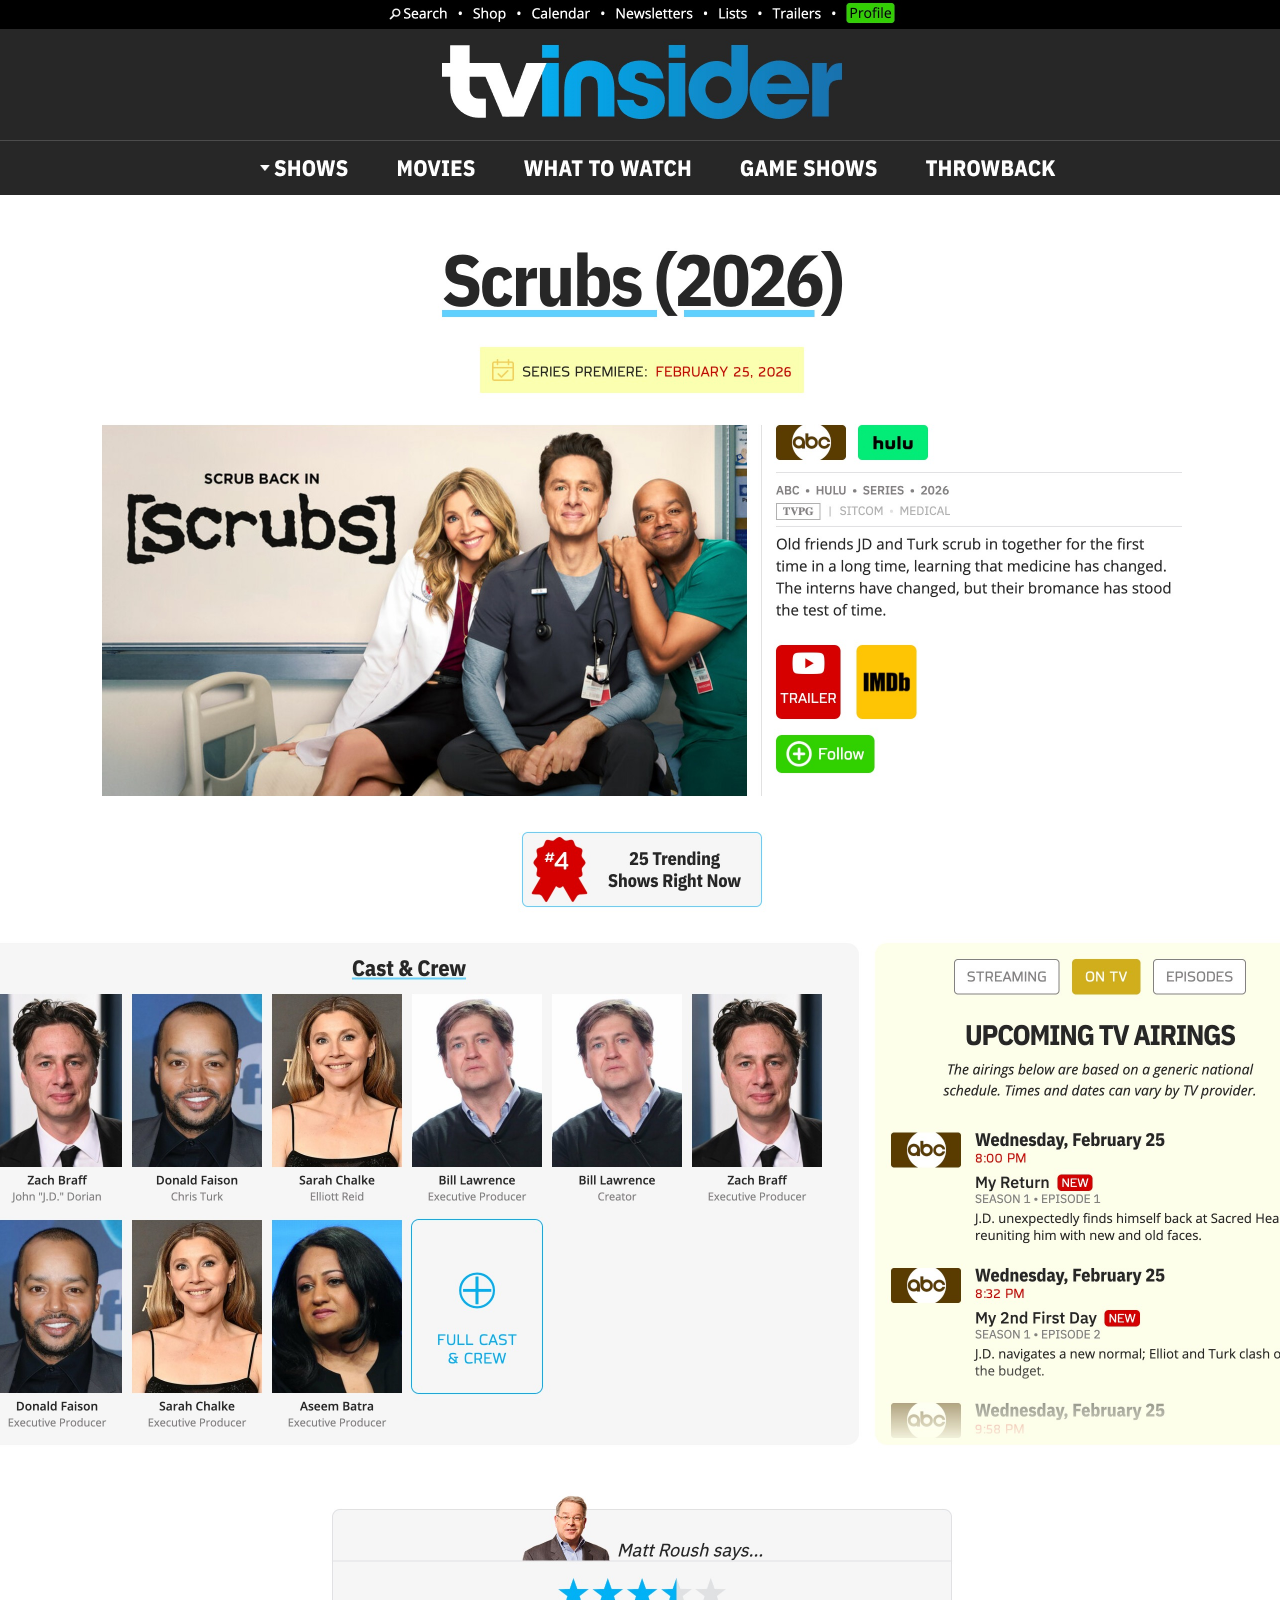
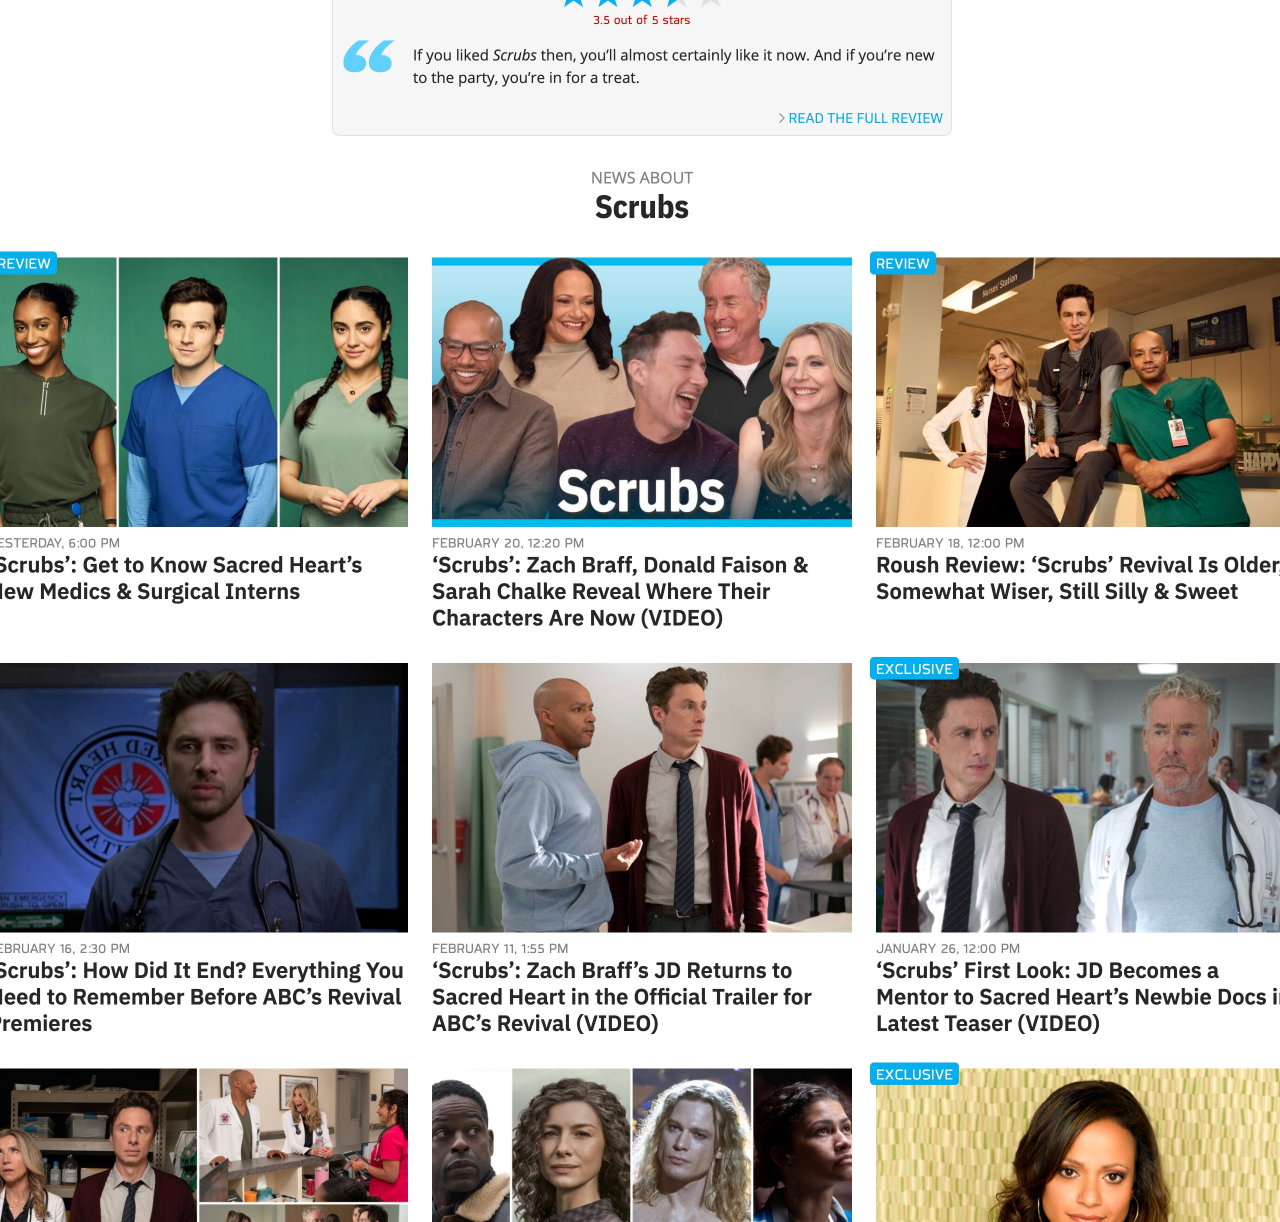
==== clients/tvinsider/show-page/index.html @ edbe1864 "Add TV Insider show page prototype with Scrubs image Co-Authored-By: Claude Opus 4.6 <noreply@anthro" ====
<!DOCTYPE html>
<html lang="en">
<head>
    <meta charset="UTF-8">
    <meta name="viewport" content="width=device-width, initial-scale=1.0">
    <title>Show Page</title>
    <style>
        body {
            margin: 0;
            display: flex;
            justify-content: center;
            align-items: center;
            min-height: 100vh;
            background: #f0f0f0;
        }
        img {
            width: 1445px;
            height: 2822px;
        }
    </style>
</head>
<body>
    <img src="scrubs-show-page.jpg" alt="Scrubs Show Page">
</body>
</html>
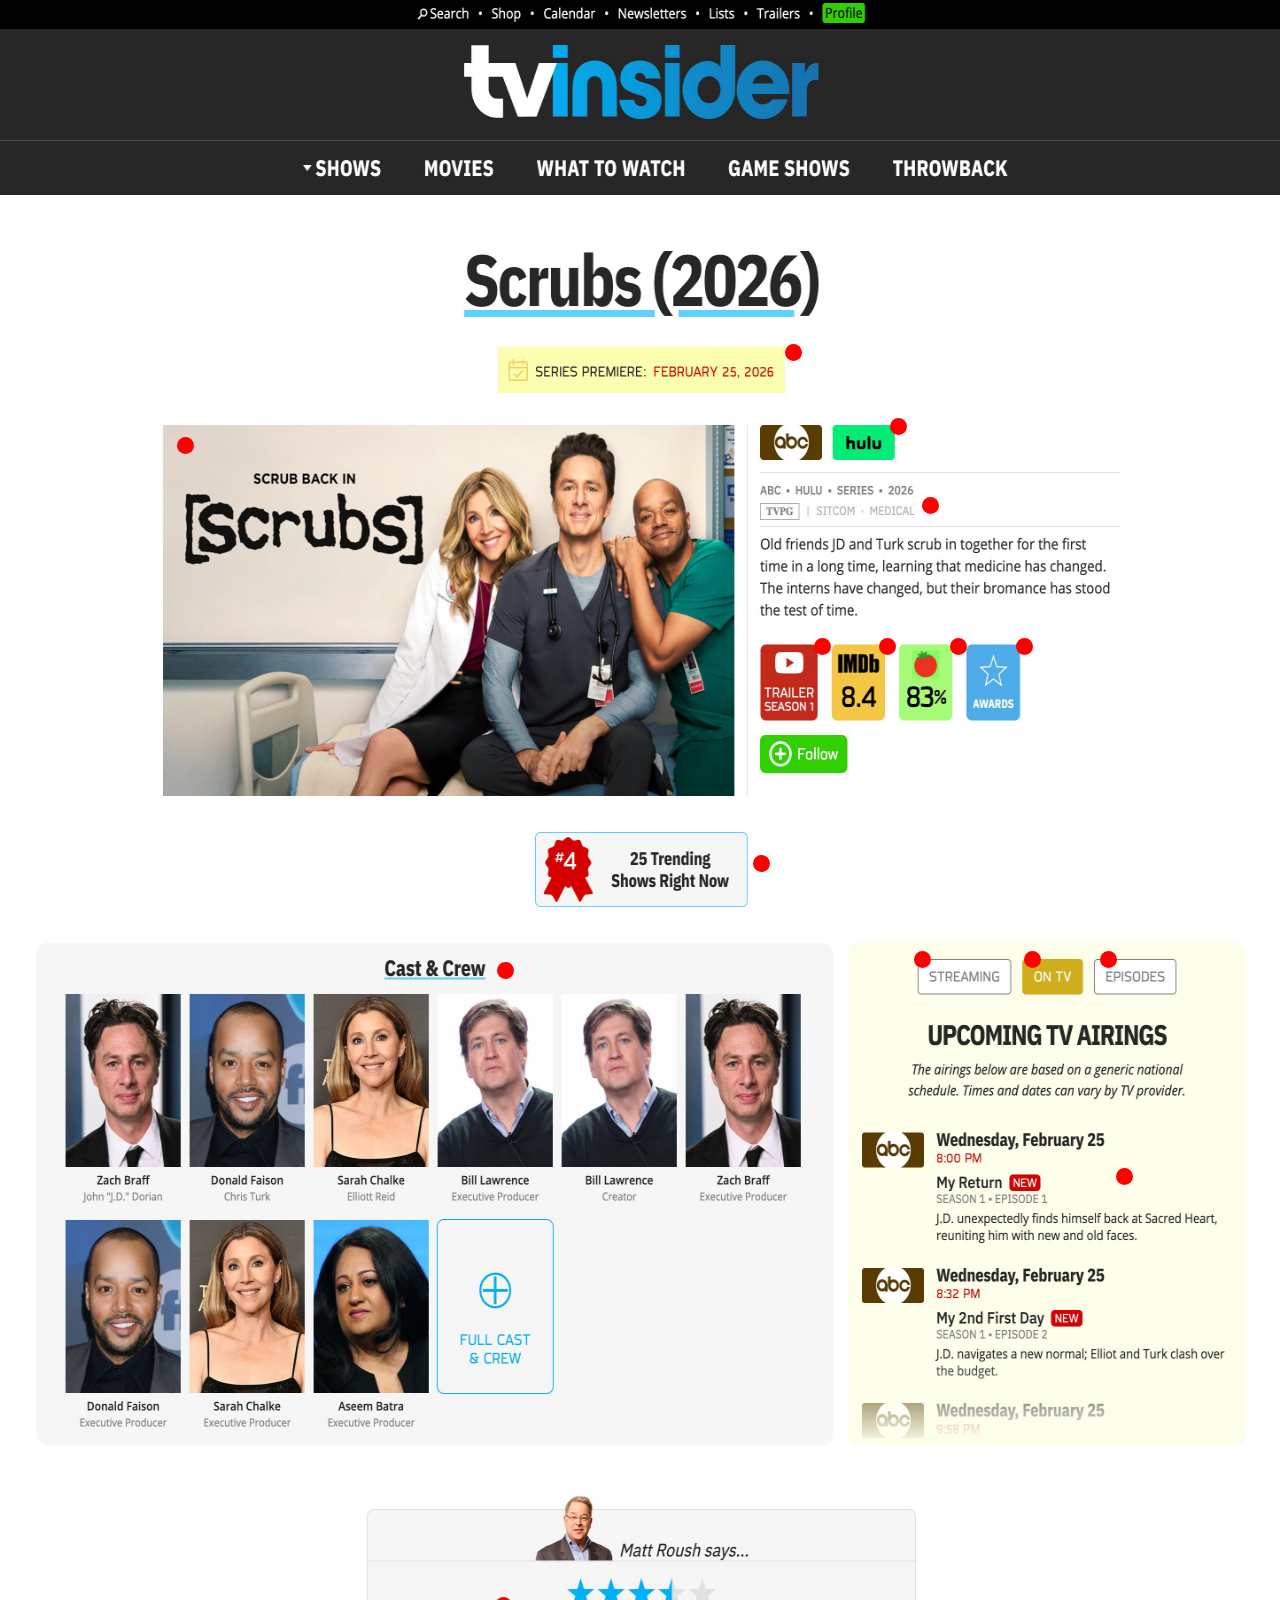
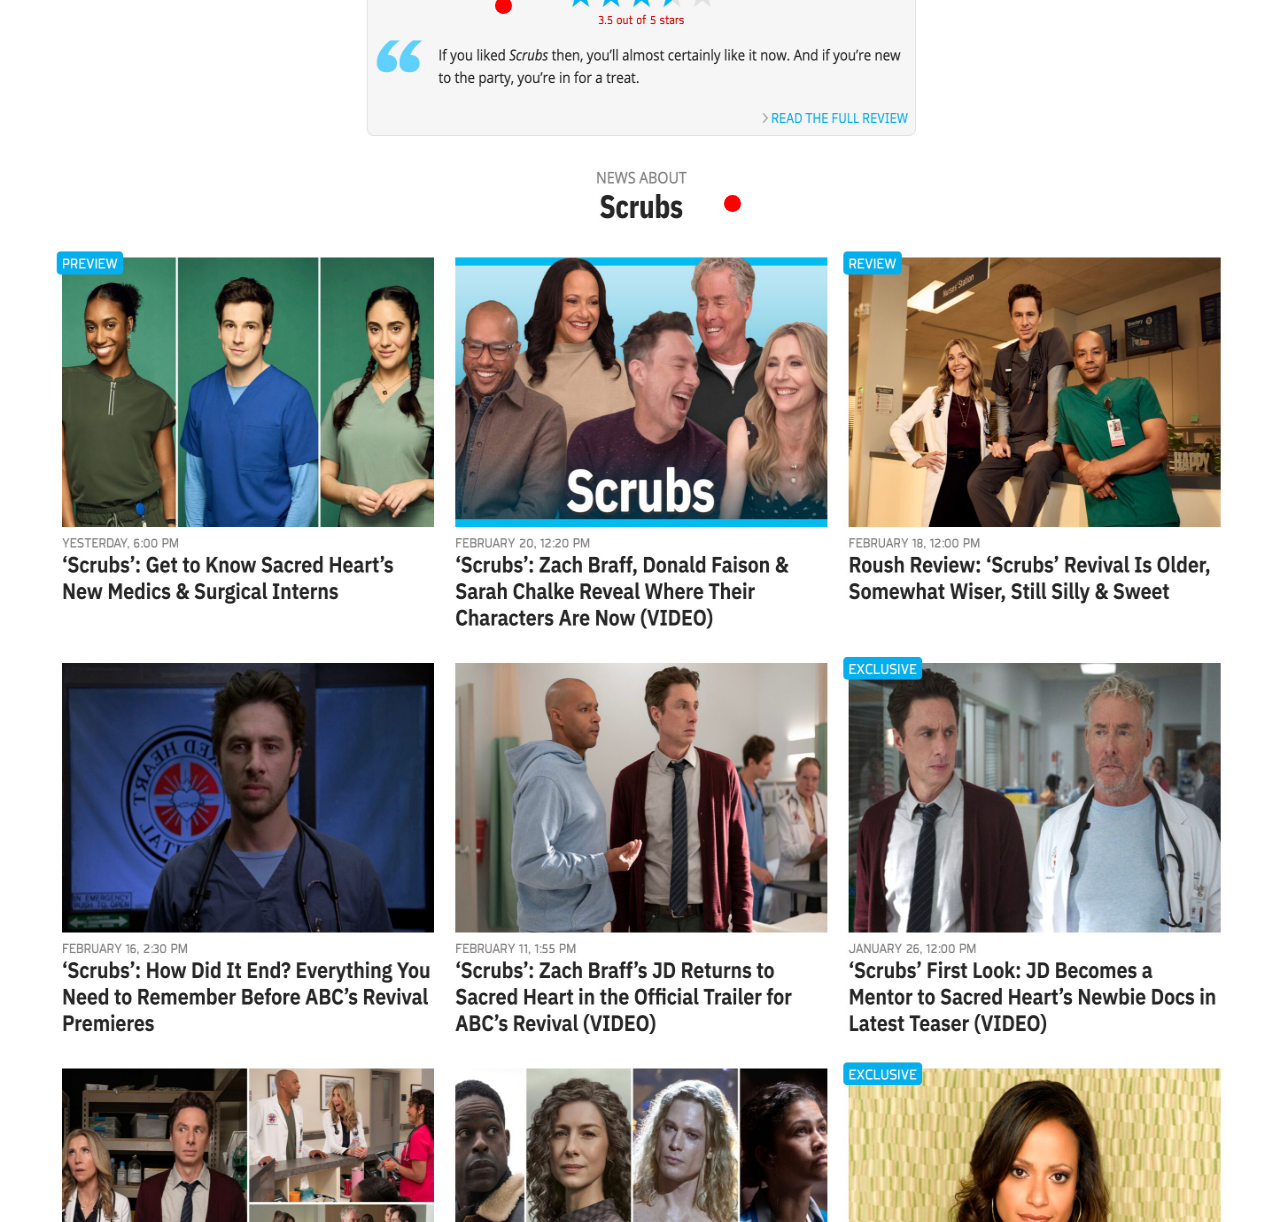
==== commit c36b0a79: "Add interactive hotspot overlay to TV Insider show page Adds 15 glowing red dots over the Scrubs sho" ====
--- a/clients/tvinsider/show-page/index.html
+++ b/clients/tvinsider/show-page/index.html
@@ -13,13 +13,164 @@
             min-height: 100vh;
             background: #f0f0f0;
         }
-        img {
+        .image-container {
+            position: relative;
             width: 1445px;
             height: 2822px;
+        }
+        .image-container img {
+            width: 100%;
+            height: 100%;
+            display: block;
+        }
+        .hotspot {
+            position: absolute;
+            z-index: 10;
+            padding: 10px;
+            margin: -10px;
+        }
+        .dot {
+            width: 17px;
+            height: 17px;
+            background: #ff0000;
+            border-radius: 50%;
+            cursor: pointer;
+            animation: pulse 2s ease-in-out infinite;
+        }
+        @keyframes pulse {
+            0%, 100% {
+                box-shadow: 0 0 4px 2px rgba(255, 0, 0, 0.4);
+            }
+            50% {
+                box-shadow: 0 0 12px 6px rgba(255, 0, 0, 0.7);
+            }
+        }
+        .tooltip {
+            display: none;
+            position: absolute;
+            z-index: 20;
+            top: 50%;
+            left: calc(100% + 12px);
+            transform: translateY(-50%);
+            background: rgba(0, 0, 0, 0.85);
+            color: #fff;
+            padding: 12px 16px;
+            border-radius: 8px;
+            font-family: -apple-system, BlinkMacSystemFont, "Segoe UI", Roboto, sans-serif;
+            font-size: 14px;
+            line-height: 1.5;
+            max-width: 280px;
+            width: max-content;
+            white-space: normal;
+            pointer-events: none;
+        }
+        .hotspot:hover {
+            z-index: 100;
+        }
+        .hotspot:hover .tooltip {
+            display: block;
         }
     </style>
 </head>
 <body>
-    <img src="scrubs-show-page.jpg" alt="Scrubs Show Page">
+    <div class="image-container">
+        <img src="scrubs-show-page.jpg" alt="Scrubs Show Page">
+
+        <!-- Premiere Date -->
+        <div class="hotspot" style="left: 61.3%; top: 12.2%">
+            <div class="dot"></div>
+            <div class="tooltip"><strong>Premiere Date</strong><br>This is manually entered.</div>
+        </div>
+
+        <!-- Networks -->
+        <div class="hotspot" style="left: 69.5%; top: 14.8%">
+            <div class="dot"></div>
+            <div class="tooltip"><strong>Networks</strong><br>Networks are manually added, as are the links to the pages on their sites.</div>
+        </div>
+
+        <!-- Metadata -->
+        <div class="hotspot" style="left: 72.0%; top: 17.6%">
+            <div class="dot"></div>
+            <div class="tooltip"><strong>Metadata</strong><br>The genre tags and ratings are pulled in from gracenote. The networks are manually entered. The year is from gracenote, but can be manually overwritten.</div>
+        </div>
+
+        <!-- Lists -->
+        <div class="hotspot" style="left: 58.8%; top: 30.3%">
+            <div class="dot"></div>
+            <div class="tooltip"><strong>Lists</strong><br>These are editorial content and they appear automatically.</div>
+        </div>
+
+        <!-- Schedule -->
+        <div class="hotspot" style="left: 87.2%; top: 41.4%">
+            <div class="dot"></div>
+            <div class="tooltip"><strong>Schedule</strong><br>This comes in via gracenote.</div>
+        </div>
+
+        <!-- Episodes -->
+        <div class="hotspot" style="left: 85.9%; top: 33.7%">
+            <div class="dot"></div>
+            <div class="tooltip"><strong>Episodes</strong><br>This comes in via gracenote.</div>
+        </div>
+
+        <!-- TV Schedule -->
+        <div class="hotspot" style="left: 80.0%; top: 33.7%">
+            <div class="dot"></div>
+            <div class="tooltip"><strong>TV Schedule</strong><br>This comes in via gracenote.</div>
+        </div>
+
+        <!-- Streaming -->
+        <div class="hotspot" style="left: 71.4%; top: 33.7%">
+            <div class="dot"></div>
+            <div class="tooltip"><strong>Streaming</strong><br>The streaming sources come in from JustWatch.</div>
+        </div>
+
+        <!-- Cast & Crew -->
+        <div class="hotspot" style="left: 38.8%; top: 34.1%">
+            <div class="dot"></div>
+            <div class="tooltip"><strong>Cast &amp; Crew</strong><br>This comes from gracenote.</div>
+        </div>
+
+        <!-- News -->
+        <div class="hotspot" style="left: 56.6%; top: 63.6%">
+            <div class="dot"></div>
+            <div class="tooltip"><strong>News</strong><br>This is editorial content for the page.</div>
+        </div>
+
+        <!-- Review -->
+        <div class="hotspot" style="left: 38.7%; top: 56.6%">
+            <div class="dot"></div>
+            <div class="tooltip"><strong>Review</strong><br>This is editorial content that comes in automatically.</div>
+        </div>
+
+        <!-- Key Art -->
+        <div class="hotspot" style="left: 13.8%; top: 15.5%">
+            <div class="dot"></div>
+            <div class="tooltip"><strong>Key Art</strong><br>Key art usually starts off coming from TVI editorial. As the show gets closer to premiere, it gets swapped out for Gracenote images.</div>
+        </div>
+
+        <!-- YouTube -->
+        <div class="hotspot" style="left: 63.6%; top: 22.6%">
+            <div class="dot"></div>
+            <div class="tooltip"><strong>YouTube</strong><br>The YouTube links are manually entered and the label (type/season) is also added then.</div>
+        </div>
+
+        <!-- Rotten Tomatoes -->
+        <div class="hotspot" style="left: 74.2%; top: 22.6%">
+            <div class="dot"></div>
+            <div class="tooltip"><strong>RottenTomatoes</strong><br>The RottenTomatoes IDs are manually entered and the scores are updated on-demand.</div>
+        </div>
+
+        <!-- Awards -->
+        <div class="hotspot" style="left: 79.4%; top: 22.6%">
+            <div class="dot"></div>
+            <div class="tooltip"><strong>Awards</strong><br>Awards data comes from Gracenote.</div>
+        </div>
+
+        <!-- IMDB Icon -->
+        <div class="hotspot" style="left: 68.7%; top: 22.6%">
+            <div class="dot"></div>
+            <div class="tooltip"><strong>IMDB</strong><br>The IMDB ID is manually entered. The IMDB Score gets pulled in via the Open Movie Database.</div>
+        </div>
+    </div>
 </body>
 </html>
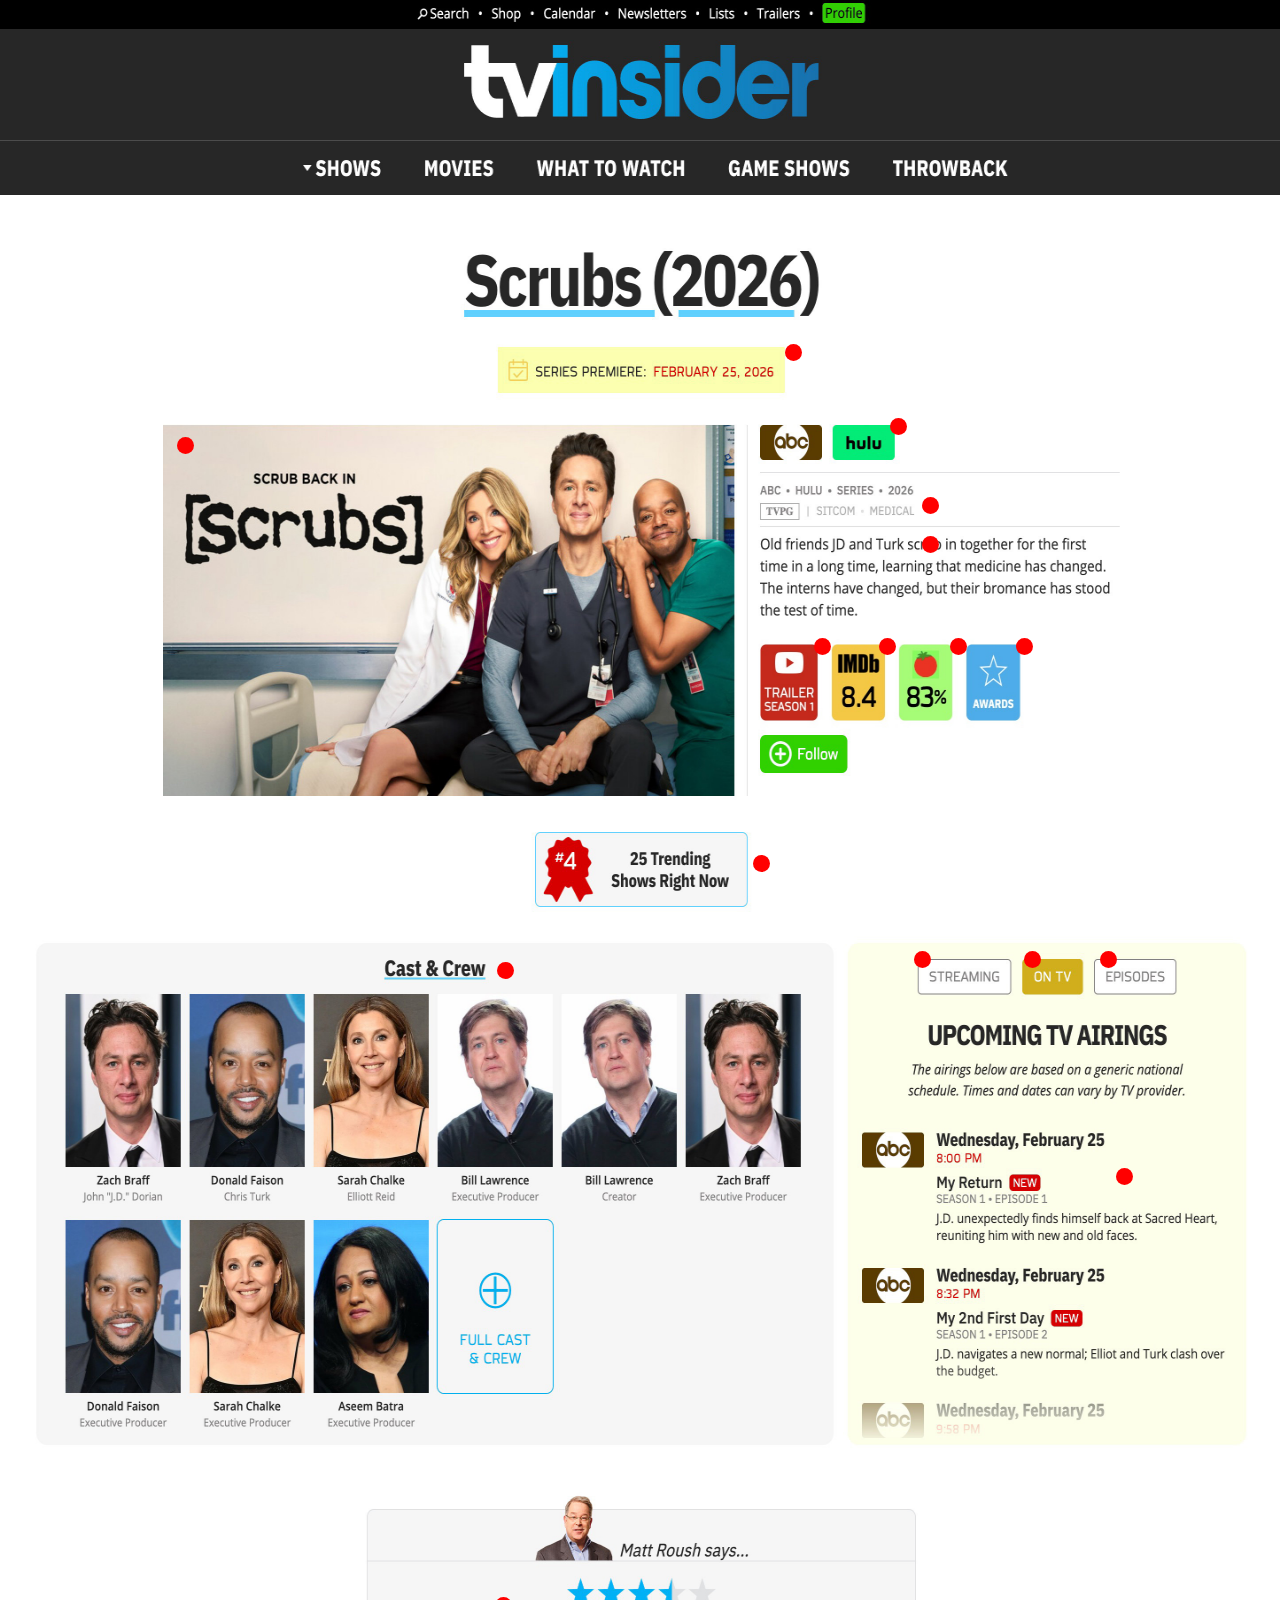
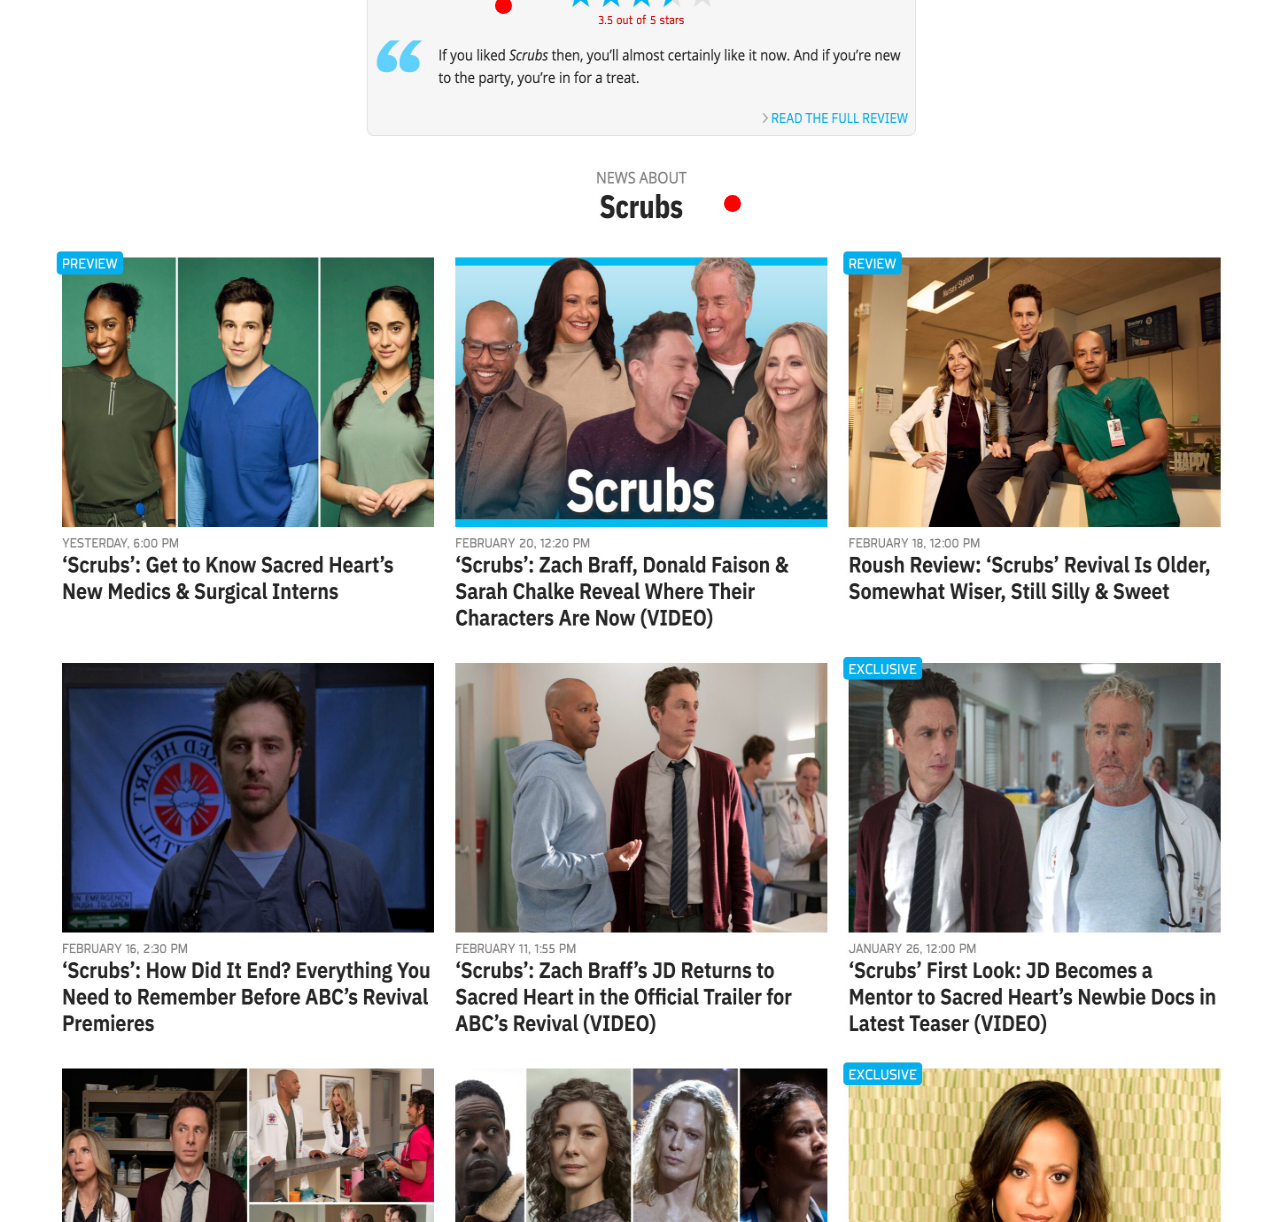
==== commit f9937bbe: "Add Description hotspot below Metadata dot Co-Authored-By: Claude Opus 4.6 <noreply@anthropic.com>" ====
--- a/clients/tvinsider/show-page/index.html
+++ b/clients/tvinsider/show-page/index.html
@@ -94,6 +94,12 @@
             <div class="tooltip"><strong>Metadata</strong><br>The genre tags and ratings are pulled in from gracenote. The networks are manually entered. The year is from gracenote, but can be manually overwritten.</div>
         </div>
 
+        <!-- Description -->
+        <div class="hotspot" style="left: 72.0%; top: 19.0%">
+            <div class="dot"></div>
+            <div class="tooltip"><strong>Description</strong><br>This is often manually entered at first, and then a better gracenote one eventually comes in. Sometimes that is edited a little bit to best convey the show.</div>
+        </div>
+
         <!-- Lists -->
         <div class="hotspot" style="left: 58.8%; top: 30.3%">
             <div class="dot"></div>
@@ -121,7 +127,7 @@
         <!-- Streaming -->
         <div class="hotspot" style="left: 71.4%; top: 33.7%">
             <div class="dot"></div>
-            <div class="tooltip"><strong>Streaming</strong><br>The streaming sources come in from JustWatch.</div>
+            <div class="tooltip"><strong>Streaming</strong><br>The streaming sources come in from JustWatch. The IDs are manually entered.</div>
         </div>
 
         <!-- Cast & Crew -->
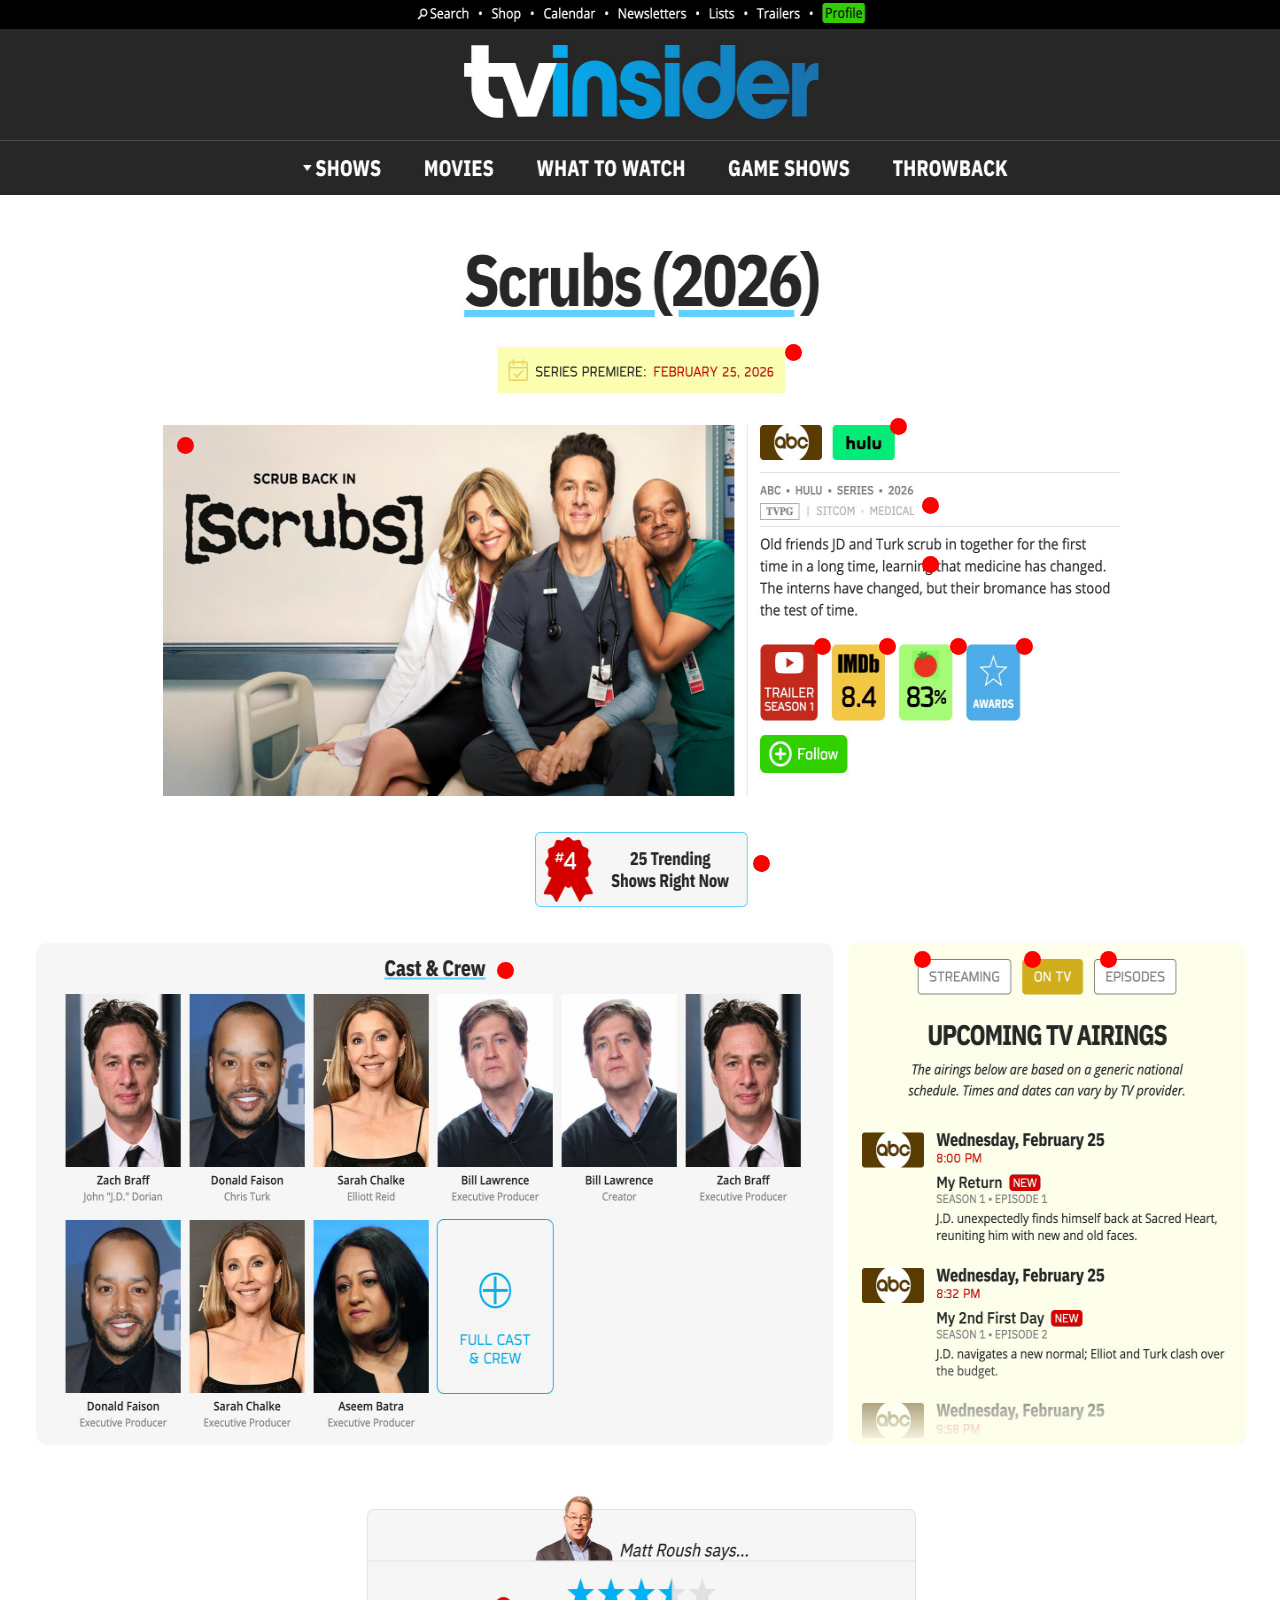
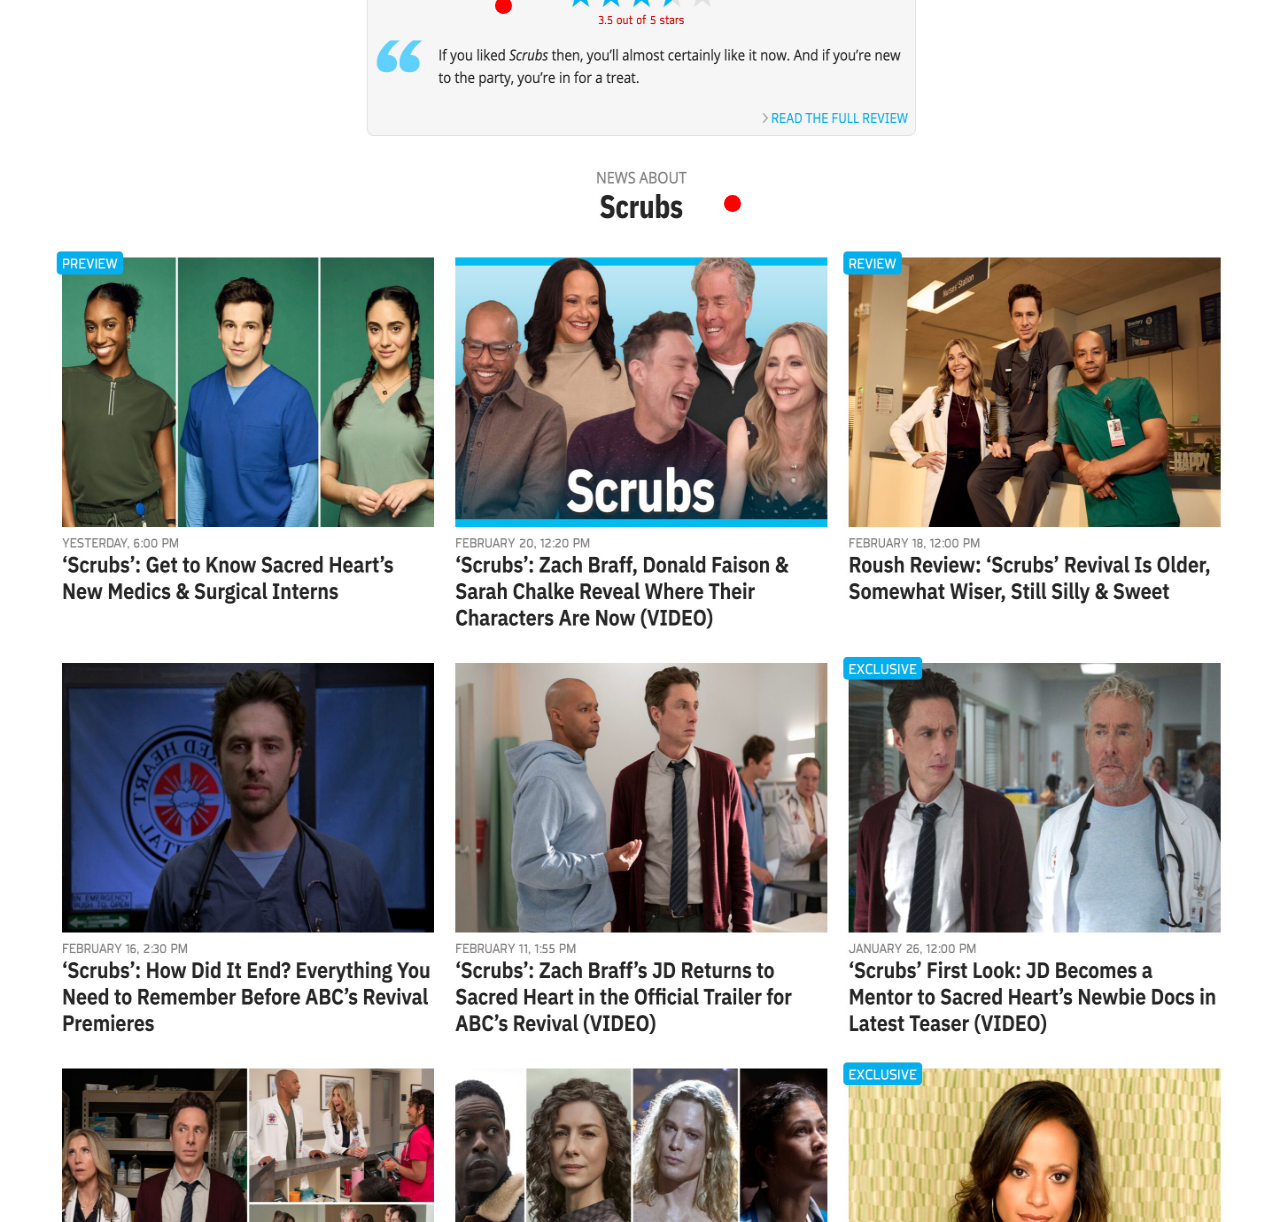
==== commit 56324a25: "Move Description dot down, remove Schedule hotspot Co-Authored-By: Claude Opus 4.6 <noreply@anthropi" ====
--- a/clients/tvinsider/show-page/index.html
+++ b/clients/tvinsider/show-page/index.html
@@ -95,7 +95,7 @@
         </div>
 
         <!-- Description -->
-        <div class="hotspot" style="left: 72.0%; top: 19.0%">
+        <div class="hotspot" style="left: 72.0%; top: 19.7%">
             <div class="dot"></div>
             <div class="tooltip"><strong>Description</strong><br>This is often manually entered at first, and then a better gracenote one eventually comes in. Sometimes that is edited a little bit to best convey the show.</div>
         </div>
@@ -104,12 +104,6 @@
         <div class="hotspot" style="left: 58.8%; top: 30.3%">
             <div class="dot"></div>
             <div class="tooltip"><strong>Lists</strong><br>These are editorial content and they appear automatically.</div>
-        </div>
-
-        <!-- Schedule -->
-        <div class="hotspot" style="left: 87.2%; top: 41.4%">
-            <div class="dot"></div>
-            <div class="tooltip"><strong>Schedule</strong><br>This comes in via gracenote.</div>
         </div>
 
         <!-- Episodes -->
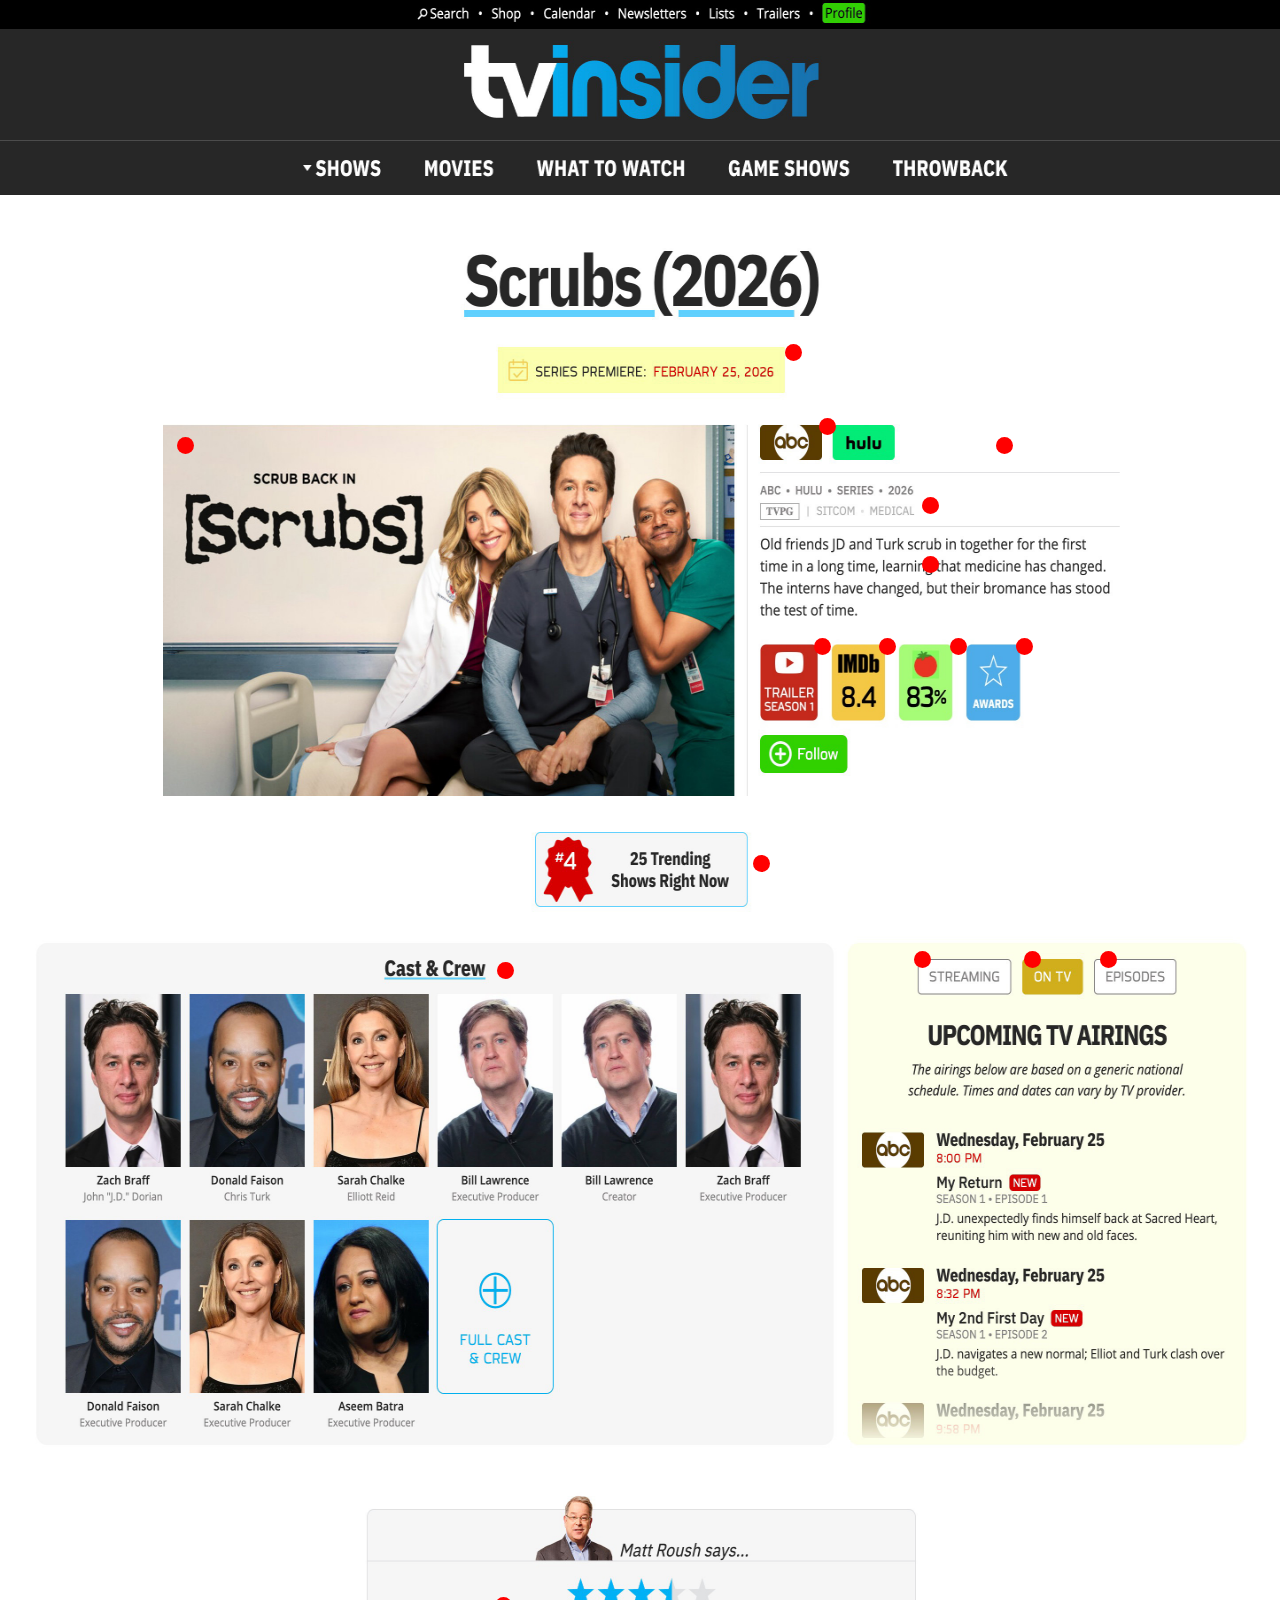
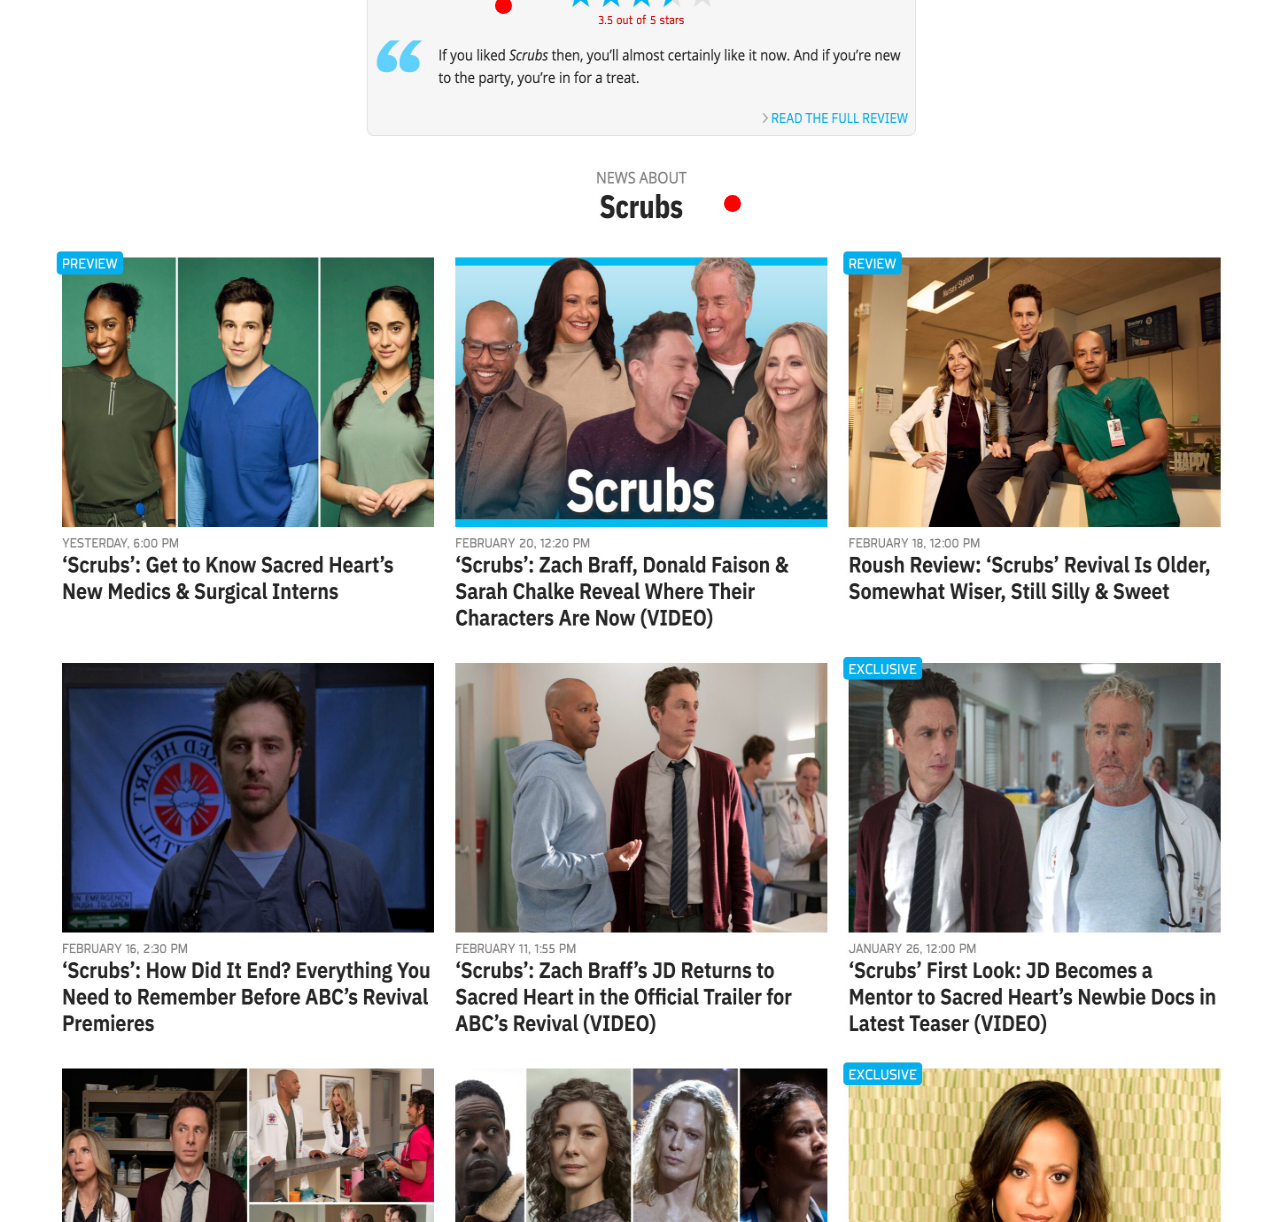
==== commit e70901c3: "Add Recurrence hotspot, reposition Networks dot Co-Authored-By: Claude Opus 4.6 <noreply@anthropic.c" ====
--- a/clients/tvinsider/show-page/index.html
+++ b/clients/tvinsider/show-page/index.html
@@ -83,9 +83,15 @@
         </div>
 
         <!-- Networks -->
-        <div class="hotspot" style="left: 69.5%; top: 14.8%">
+        <div class="hotspot" style="left: 64.0%; top: 14.8%">
             <div class="dot"></div>
             <div class="tooltip"><strong>Networks</strong><br>Networks are manually added, as are the links to the pages on their sites.</div>
+        </div>
+
+        <!-- Recurrence -->
+        <div class="hotspot" style="left: 77.8%; top: 15.5%">
+            <div class="dot"></div>
+            <div class="tooltip"><strong>Recurrence</strong><br>The time recurrence is added manually.</div>
         </div>
 
         <!-- Metadata -->
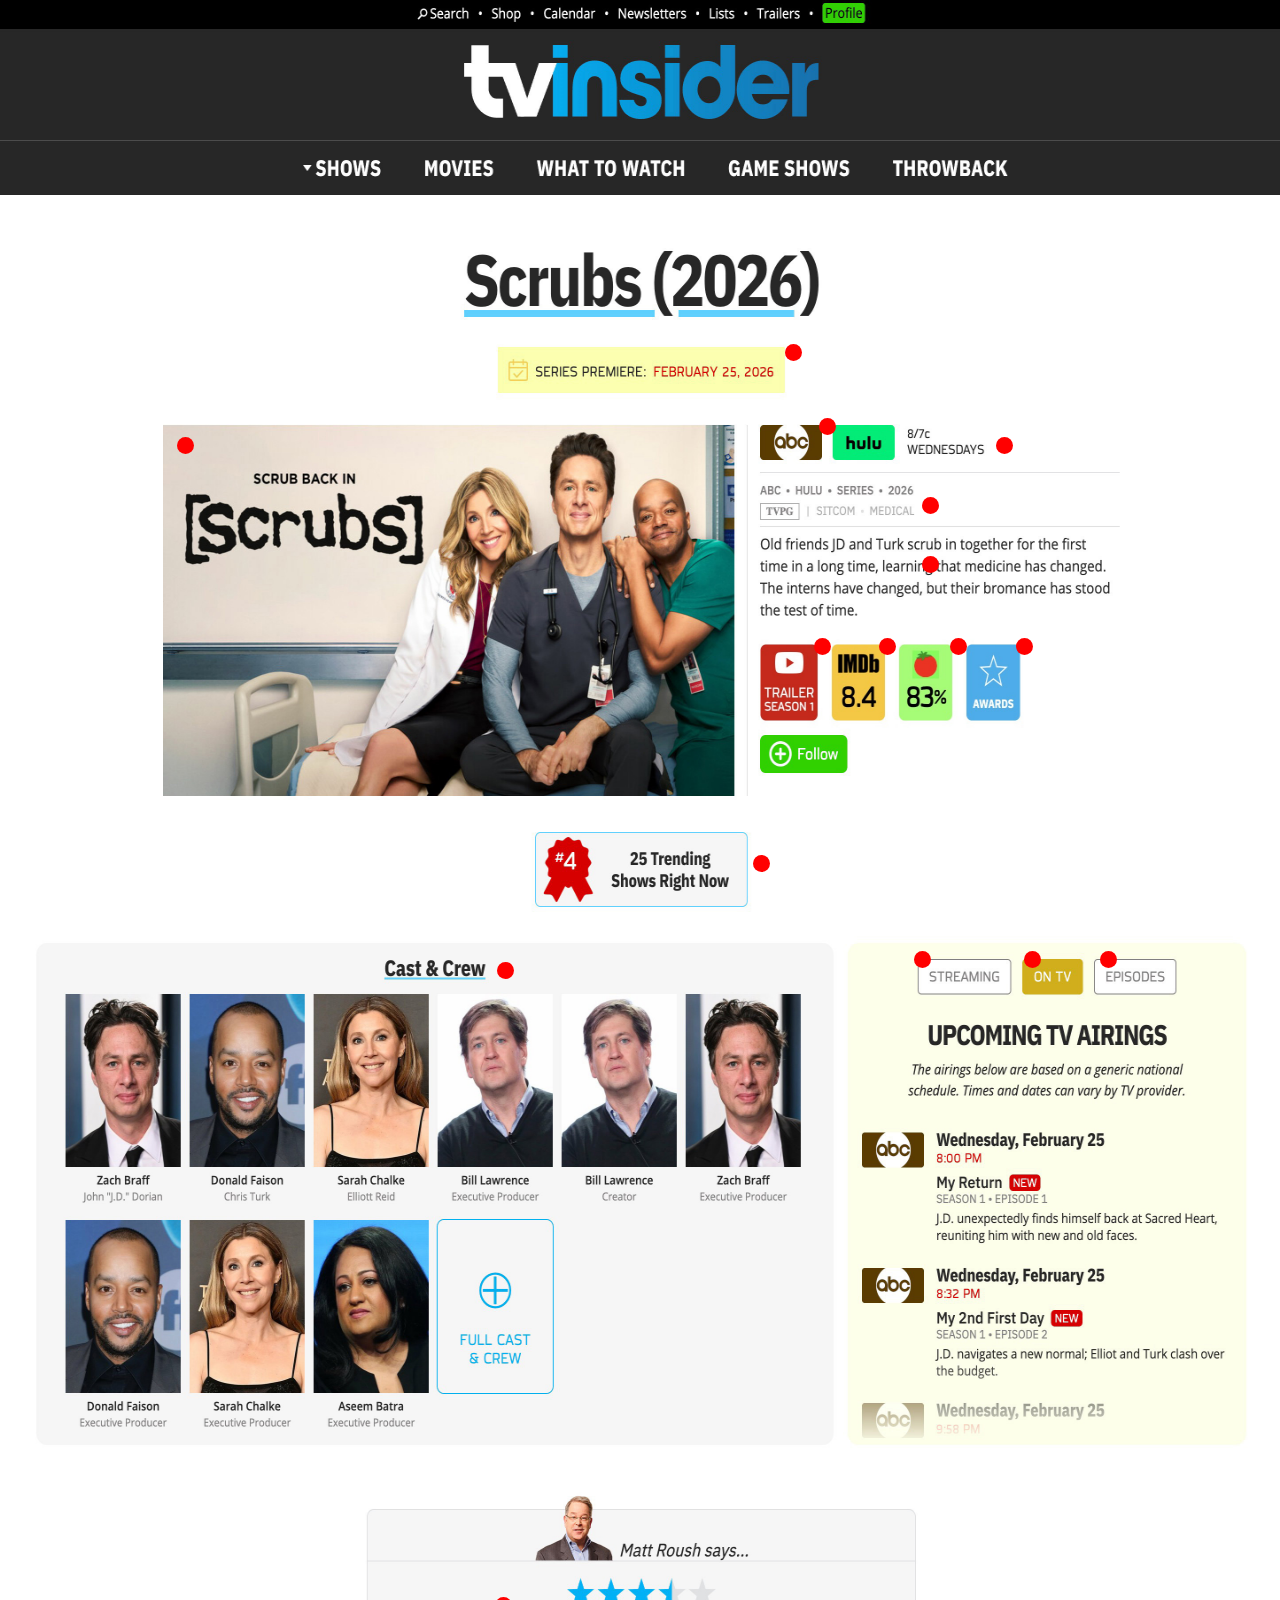
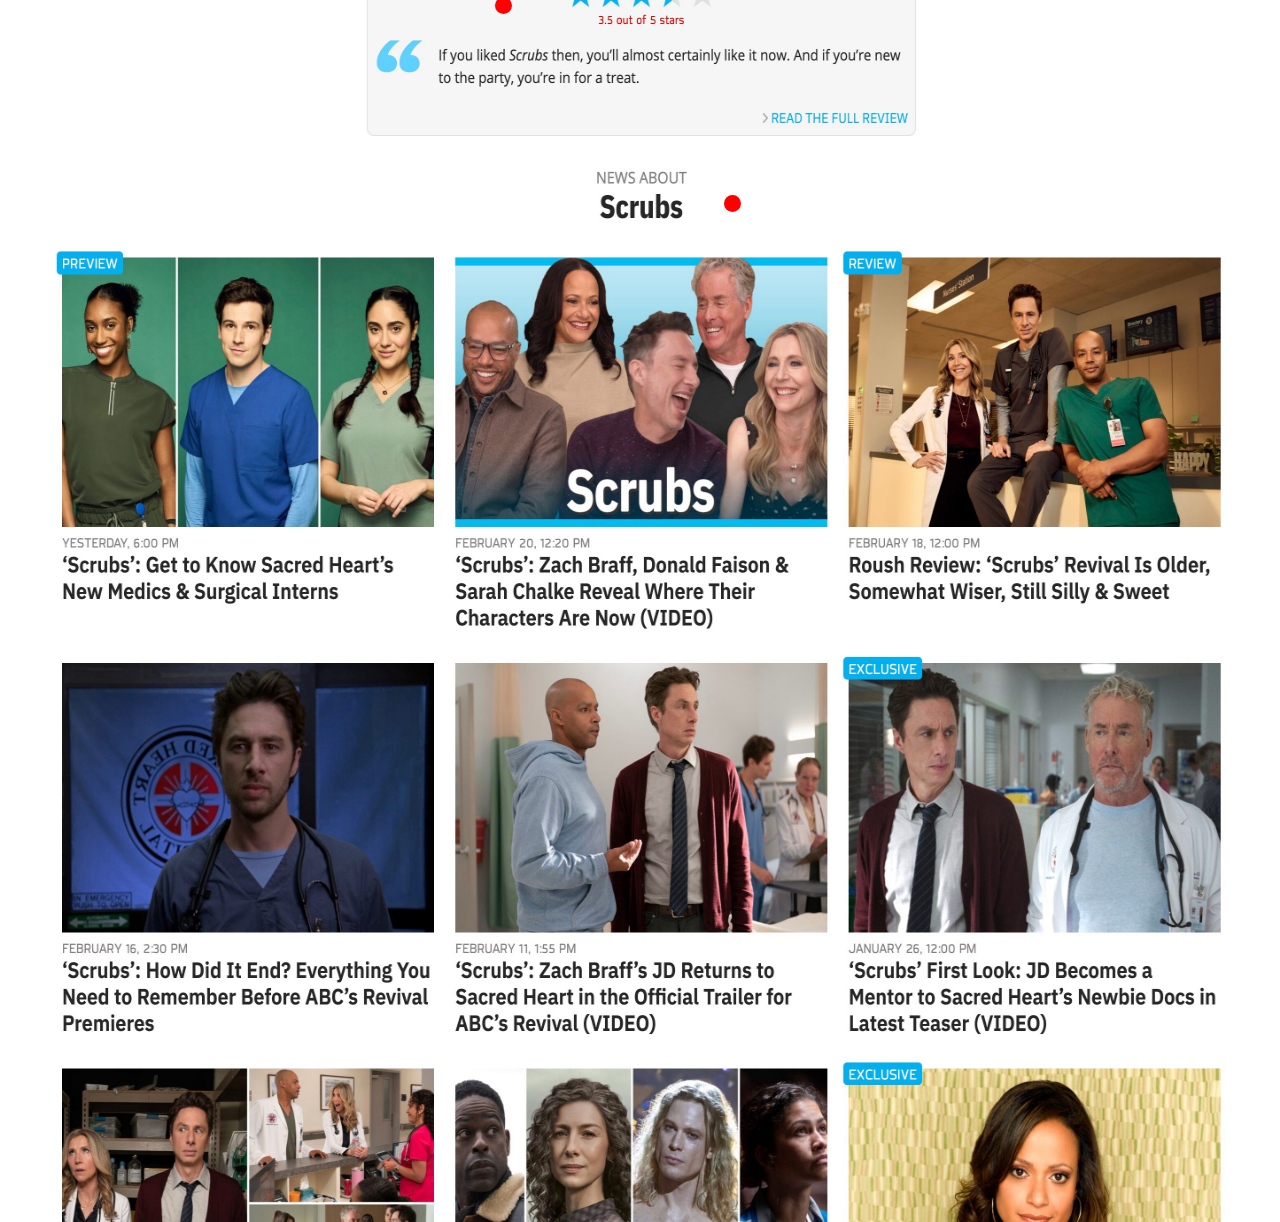
==== commit 1d417bbd: "Add cache-busting param to show page image Co-Authored-By: Claude Opus 4.6 <noreply@anthropic.com>" ====
--- a/clients/tvinsider/show-page/index.html
+++ b/clients/tvinsider/show-page/index.html
@@ -74,7 +74,7 @@
 </head>
 <body>
     <div class="image-container">
-        <img src="scrubs-show-page.jpg" alt="Scrubs Show Page">
+        <img src="scrubs-show-page.jpg?v=2" alt="Scrubs Show Page">
 
         <!-- Premiere Date -->
         <div class="hotspot" style="left: 61.3%; top: 12.2%">
